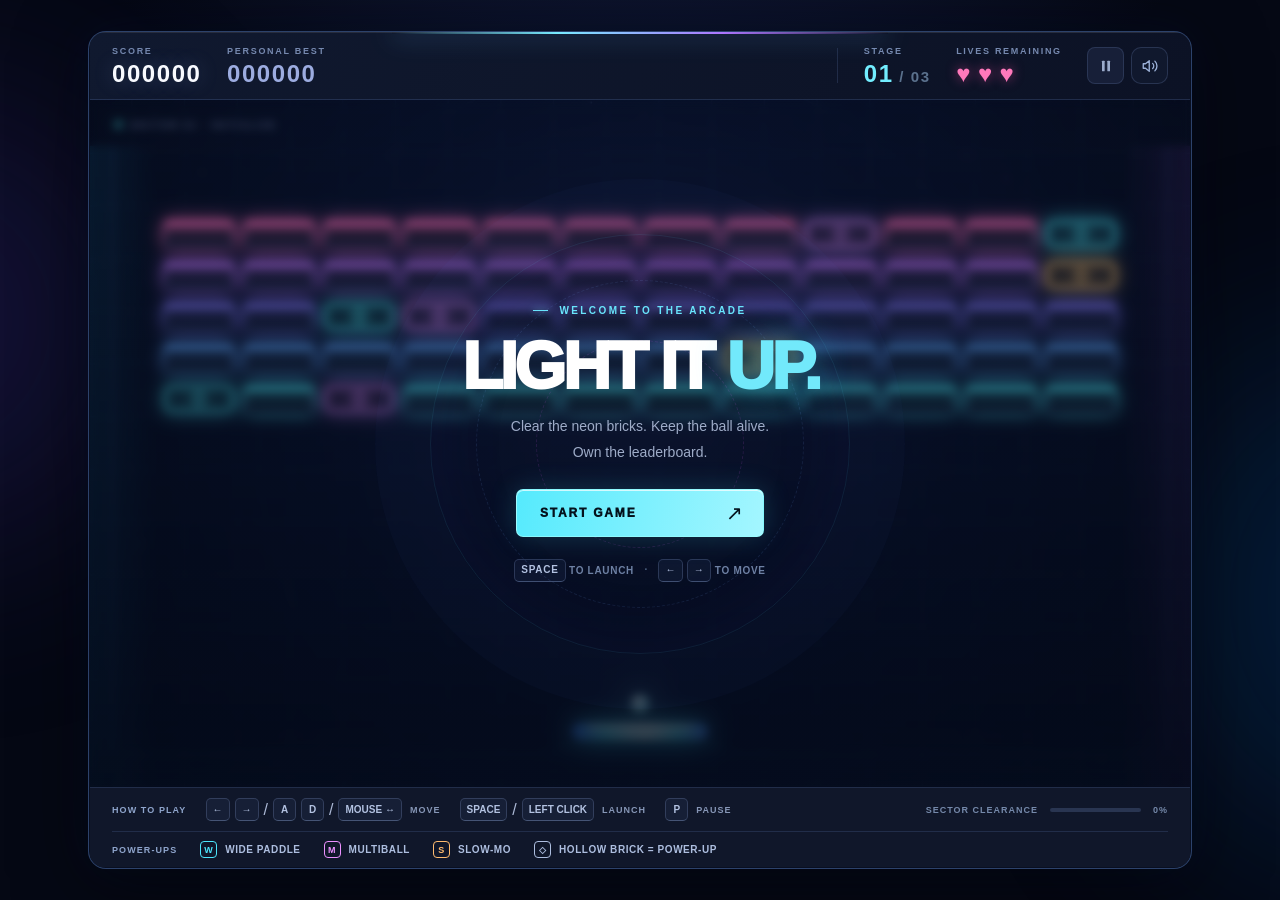
==== index.html @ 26ae0609 "docs: explain outlined guaranteed power-up bricks in game legend" ====
<!doctype html>
<html lang="en">
<head>
  <meta charset="UTF-8">
  <meta name="viewport" content="width=device-width, initial-scale=1, viewport-fit=cover">
  <meta name="theme-color" content="#070b17">
  <meta name="description" content="Neon Breakout — a luminous, modern arcade brick breaker.">
  <title>Neon Breakout — Arcade Recharged</title>
  <link rel="stylesheet" href="style.css">
</head>
<body>
  <div class="ambient ambient-one" aria-hidden="true"></div>
  <div class="ambient ambient-two" aria-hidden="true"></div>

  <div class="app">
<main class="machine" aria-label="Neon Breakout game">
      <div class="machine-edge"></div>
      <div class="dashboard">
        <div class="stat stat-score"><span class="stat-label">SCORE</span><strong id="scoreValue" aria-live="polite">000000</strong></div>
        <div class="stat stat-best"><span class="stat-label">PERSONAL BEST</span><strong id="bestValue">000000</strong></div>
        <div class="dash-divider"></div>
        <div class="stat stat-level"><span class="stat-label">STAGE</span><strong><span id="levelValue">01</span><span class="stat-total"> / 03</span></strong></div>
        <div class="stat stat-lives"><span class="stat-label">LIVES REMAINING</span><div id="livesValue" class="lives" aria-label="3 lives">♥ ♥ ♥</div></div>
        <button id="pauseButton" class="pause-button" type="button" aria-label="Pause game" title="Pause (P / Esc)">
          <svg viewBox="0 0 24 24" fill="currentColor" aria-hidden="true"><rect x="6" y="4" width="4" height="16" rx="1"/><rect x="14" y="4" width="4" height="16" rx="1"/></svg>
        </button>
        <button id="soundButton" class="icon-button" type="button" aria-label="Mute sound" title="Toggle sound (M)">
          <svg id="soundIcon" viewBox="0 0 24 24" fill="none" stroke="currentColor" stroke-width="1.8" stroke-linecap="round" stroke-linejoin="round" aria-hidden="true"><path d="M11 5 6 9H3v6h3l5 4V5Z"/><path d="M15.5 8.5a5 5 0 0 1 0 7"/><path d="M18.5 5.5a9 9 0 0 1 0 13"/></svg>
        </button>
      </div>

      <div class="playfield" id="playfield">
        <canvas id="gameCanvas" width="960" height="600" aria-label="Move paddle to bounce the ball and break the bricks"></canvas>
        <div class="stage-tag" aria-hidden="true"><span class="stage-dot"></span><span id="stageTag">SECTOR 01 · INITIALIZE</span></div>
        <div class="combo-pill" id="comboPill" aria-hidden="true"></div>

        <div class="overlay" id="overlay">
          <div class="overlay-halo" aria-hidden="true"></div>
          <div class="overlay-panel">
            <div class="panel-kicker"><span class="panel-marker"></span><span id="overlayKicker">WELCOME TO THE ARCADE</span></div>
            <h2 id="overlayTitle">LIGHT IT <span>UP.</span></h2>
            <p id="overlayDescription">Clear the neon bricks. Keep the ball alive.<br>Own the leaderboard.</p>
            <div class="overlay-stats" id="overlayStats" hidden></div>
            <button class="primary-button" id="actionButton" type="button"><span id="actionText">START GAME</span><span aria-hidden="true">↗</span></button>
            <div class="overlay-hint" id="overlayHint"><kbd>SPACE</kbd> TO LAUNCH <span class="dot-sep">·</span> <kbd>←</kbd> <kbd>→</kbd> TO MOVE</div>
          </div>
        </div>
        <div class="toast" id="toast" role="status" aria-live="polite"></div>
      </div>

      <div class="machine-bottom">
        <div class="instruction-row">
          <div class="controls" aria-label="How to play">
            <span class="controls-title">HOW TO PLAY</span>
            <span class="desktop-instruction"><kbd>←</kbd><kbd>→</kbd> / <kbd>A</kbd><kbd>D</kbd> / <kbd>MOUSE ↔</kbd> <small>MOVE</small></span>
            <span class="desktop-instruction"><kbd>SPACE</kbd> / <kbd>LEFT CLICK</kbd> <small>LAUNCH</small></span>
            <span class="desktop-instruction"><kbd>P</kbd> <small>PAUSE</small></span>
            <span class="touch-instruction">DRAG TO MOVE · TAP TO LAUNCH</span>
          </div>
          <div class="progress">
            <span>SECTOR CLEARANCE</span>
            <div class="progress-track"><div id="progressBar"></div></div>
            <span id="progressText">0%</span>
          </div>
        </div>
        <div class="powerup-row" aria-label="Available power-ups">
          <span class="controls-title">POWER-UPS</span>
          <span class="powerup-item"><b class="power wide">W</b> WIDE PADDLE</span>
          <span class="powerup-item"><b class="power multi">M</b> MULTIBALL</span>
          <span class="powerup-item"><b class="power slow">S</b> SLOW-MO</span>
          <span class="powerup-item" title="Glowing hollow bricks contain a guaranteed power-up"><b class="power bonus">◇</b> HOLLOW BRICK = POWER-UP</span>
        </div>
      </div>
    </main>
</div>

  <script src="game.js" defer></script>
</body>
</html>
---- style.css ----
:root {
  color-scheme: dark;
  --bg: #050814;
  --panel: #0a1022;
  --line: rgba(130, 159, 222, .17);
  --muted: #8290ae;
  --text: #eff5ff;
  --cyan: #4aeaff;
  --purple: #ab72ff;
  --pink: #ff6ab5;
}
* { box-sizing: border-box; }
html { min-height: 100%; background: var(--bg); }
body {
  min-width: 320px; min-height: 100vh; margin: 0; overflow-x: hidden;
  color: var(--text);
  font-family: Inter, ui-sans-serif, -apple-system, BlinkMacSystemFont, "Segoe UI", sans-serif;
  background: radial-gradient(ellipse 80% 75% at 50% -30%, #172451 0%, transparent 65%), #050814;
  -webkit-font-smoothing: antialiased;
}
button { font: inherit; cursor: pointer; }
button:focus-visible { outline: 2px solid #8ceeff; outline-offset: 4px; }
.ambient { position: fixed; z-index: 0; pointer-events: none; border-radius: 50%; filter: blur(105px); opacity: .35; }
.ambient-one { width: 420px; height: 440px; background: #302474; top: 100px; left: -280px; }
.ambient-two { width: 420px; height: 520px; background: #063e73; right: -290px; top: 340px; }
.app { position: relative; z-index: 1; width: min(1120px, calc(100% - 48px)); margin: 0 auto; }
.site-header { height: 95px; display: flex; justify-content: space-between; align-items: center; border-bottom: 1px solid var(--line); }
.brand { display: flex; align-items: center; gap: 15px; }
.brand-icon { position: relative; display: grid; grid-template-columns: repeat(3, 7px); grid-template-rows: repeat(3, 7px); gap: 3px; transform: rotate(-10deg); }
.brand-icon span { display: block; border: 1px solid #52e6ff; box-shadow: 0 0 12px rgba(55, 219, 255, .8), inset 0 0 5px rgba(55, 219, 255, .45); border-radius: 2px; }
.brand-icon span:nth-child(1) { grid-column: 1; grid-row: 1; background: #4aeaff; }
.brand-icon span:nth-child(2) { grid-column: 2; grid-row: 2; background: #9872ff; border-color: #9872ff; }
.brand-icon span:nth-child(3) { grid-column: 3; grid-row: 3; background: #ff78c9; border-color: #ff78c9; }
.brand-copy { display: flex; flex-direction: column; gap: 5px; }
.brand-copy strong { font-weight: 900; font-size: 16px; letter-spacing: .11em; }
.brand-separator { padding: 0 5px; color: #4fe1f8; }
.brand-copy small { color: #6d7b9c; font-size: 9px; font-weight: 800; letter-spacing: .23em; }
.header-actions { display: flex; align-items: center; gap: 24px; }
.online-status { display: inline-flex; align-items: center; gap: 9px; color: #8b9abd; letter-spacing: .17em; font-size: 10px; font-weight: 800; }
.online-status i, .stage-dot { width: 6px; height: 6px; flex: none; border-radius: 50%; background: #56f0b7; box-shadow: 0 0 9px #56f0b7; }
.icon-button { display: grid; place-items: center; width: 40px; height: 40px; color: #9bb0d7; background: #10182d; border: 1px solid rgba(145, 170, 230, .19); border-radius: 10px; transition: .2s; }
.icon-button:hover { color: white; border-color: rgba(82, 236, 255, .5); }
.icon-button.muted { color: #64708c; }
.icon-button svg { width: 18px; height: 18px; }
.intro { text-align: center; padding: 40px 0 30px; }
.eyebrow { display: flex; gap: 15px; align-items: center; justify-content: center; color: #74dcee; letter-spacing: .28em; font-size: 10px; font-weight: 900; }
.eyebrow-line { width: 23px; height: 1px; background: linear-gradient(90deg, transparent, #3c8495); }
.eyebrow-line:last-child { transform: rotate(180deg); }
.intro h1 { margin: 12px 0 9px; color: #f5f8ff; font-family: "Arial Black", Impact, Inter, sans-serif; font-size: clamp(38px, 6.1vw, 69px); font-weight: 950; letter-spacing: -.045em; line-height: 1.08; text-shadow: 0 3px 30px rgba(127, 135, 254, .15); }
.intro h1 em { font-style: normal; background: linear-gradient(95deg, #55eaff 5%, #9195ff 48%, #ef71d7 96%); -webkit-background-clip: text; background-clip: text; color: transparent; }
.period { color: #fd6ab4; }
.intro p { margin: 0; color: #8898b9; font-size: 13px; letter-spacing: .015em; }
.intro p span { color: #d1daf0; }
.machine { position: relative; overflow: hidden; padding: 1px; border: 1px solid rgba(103, 155, 232, .37); border-radius: 18px; background: #090f21; box-shadow: 0 14px 70px rgba(0,0,0,.55), 0 0 45px rgba(41,91,211,.09), inset 0 1px 0 rgba(255,255,255,.12); }
.machine-edge { position: absolute; z-index: 5; pointer-events: none; width: 45%; height: 2px; left: 27.5%; top: 0; background: linear-gradient(90deg, transparent, #78eaff, #ad76ff, transparent); box-shadow: 0 0 25px #63b7ff; }
.dashboard { min-height: 82px; display: flex; align-items: center; padding: 13px 29px; gap: 40px; background: linear-gradient(120deg, #10192f, #0c1225); border-bottom: 1px solid rgba(112, 145, 214, .2); }
.stat { min-width: 102px; display: flex; flex-direction: column; gap: 6px; }
.stat-label { color: #7689af; letter-spacing: .19em; font-size: 9px; font-weight: 850; }
.stat strong { font-size: 24px; font-weight: 850; line-height: 1; letter-spacing: .065em; font-variant-numeric: tabular-nums; }
.stat-score strong { color: #f8faff; text-shadow: 0 0 20px rgba(164, 188, 255, .25); }
.stat-best strong { color: #9cace0; }
.dash-divider { width: 1px; height: 35px; background: var(--line); margin-left: auto; }
.stat-level { min-width: 76px; }
.stat-level strong { color: #72edff; }
.stat-total { color: #5b718d; font-size: 15px; }
.stat-lives { min-width: 117px; }
.lives { display: flex; gap: 7px; min-height: 24px; align-items: center; color: #ff79bb; font-size: 24px; line-height: 1; letter-spacing: .02em; text-shadow: 0 0 12px rgba(255, 79, 166, .5); }
.lives .lost { color: #34435c; text-shadow: none; }
.pause-button { display: grid; place-items: center; flex: none; width: 37px; height: 37px; margin-left: auto; color: #9aaaca; border: 1px solid rgba(119, 145, 200, .2); border-radius: 8px; background: #171f38; transition: .2s; }
.pause-button:hover { color: #e6faff; border-color: #4aeaff; }
.pause-button svg { width: 16px; height: 16px; }
.playfield { position: relative; aspect-ratio: 960 / 600; isolation: isolate; background: #050d20; overflow: hidden; touch-action: none; user-select: none; }
canvas { display: block; width: 100%; height: 100%; touch-action: none; }
.stage-tag { position: absolute; z-index: 2; left: 26px; top: 20px; display: flex; align-items: center; gap: 9px; pointer-events: none; color: #6f82aa; font-size: 9px; font-weight: 900; letter-spacing: .22em; }
.stage-dot { width: 5px; height: 5px; background: #4de4e8; box-shadow: 0 0 8px #4de4e8; }
.combo-pill { position: absolute; right: 22px; top: 19px; color: #ffd079; font-size: 12px; font-weight: 850; letter-spacing: .15em; text-shadow: 0 0 15px #fc8e48; opacity: 0; transition: opacity .2s; pointer-events: none; }
.combo-pill.active { opacity: 1; }
.overlay { position: absolute; inset: 0; z-index: 4; display: grid; place-items: center; background: linear-gradient(to bottom, rgba(4, 10, 26, .34), rgba(3, 9, 24, .81)); backdrop-filter: blur(5px); -webkit-backdrop-filter: blur(5px); }
.overlay[hidden], .overlay-stats[hidden] { display: none !important; }
.overlay-halo { position: absolute; width: 420px; height: 420px; max-width: 90%; border: 1px solid rgba(86, 196, 255, .1); border-radius: 50%; box-shadow: 0 0 0 55px rgba(95, 119, 228, .025), inset 0 0 80px rgba(91, 61, 190, .08); pointer-events: none; }
.overlay-halo:before, .overlay-halo:after { content: ""; position: absolute; inset: 45px; border: 1px dashed rgba(119, 165, 235, .13); border-radius: 50%; animation: spin 65s linear infinite; }
.overlay-halo:after { inset: 105px; border-color: rgba(219, 88, 240, .14); animation-direction: reverse; animation-duration: 40s; }
@keyframes spin { to { transform: rotate(360deg); } }
.overlay-panel { width: 100%; position: relative; display: flex; flex-direction: column; align-items: center; text-align: center; padding: 24px; }
.panel-kicker { display: inline-flex; gap: 11px; align-items: center; color: #69e5fc; font-size: 10px; font-weight: 900; letter-spacing: .24em; }
.panel-marker { width: 15px; height: 1px; background: #69e5fc; box-shadow: 0 0 7px #69e5fc; }
.overlay-panel h2 { margin: 14px 0 13px; color: #fff; font-family: "Arial Black", Impact, Inter, sans-serif; font-size: clamp(30px, 6vw, 67px); font-weight: 950; line-height: 1.06; letter-spacing: -.055em; }
.overlay-panel h2 span { color: #72e9fb; text-shadow: 0 0 36px rgba(64, 226, 252, .45); }
.overlay-panel p { margin: 0 0 24px; color: #9eacc8; line-height: 1.8; font-size: 14px; }
.overlay-stats { display: flex; gap: 30px; margin: -6px 0 22px; font-size: 13px; color: #a8b4d2; }
.overlay-stats strong { display: block; color: white; font-size: 22px; padding-top: 4px; }
.primary-button { position: relative; display: flex; align-items: center; justify-content: space-between; gap: 36px; width: min(248px, 100%); padding: 16px 18px 16px 23px; border: 1px solid rgba(155, 255, 255, .7); border-radius: 7px; color: #04111c; background: linear-gradient(105deg, #55eafd, #a4f6ff); box-shadow: 0 0 28px rgba(70, 229, 255, .18), inset 0 1px 0 rgba(255,255,255,.7); font-weight: 950; font-size: 12px; letter-spacing: .15em; transition: transform .15s, box-shadow .15s; }
.primary-button:hover { transform: translateY(-2px); box-shadow: 0 0 38px rgba(70, 229, 255, .4); }
.primary-button:active { transform: translateY(0); }
.primary-button > span:last-child { font-size: 20px; font-weight: 400; line-height: 12px; }
.overlay-hint { margin-top: 22px; color: #6e81a4; font-size: 10px; font-weight: 700; letter-spacing: .07em; }
.dot-sep { padding: 0 7px; color: #536887; }
kbd { display: inline-grid; place-items: center; min-width: 23px; height: 23px; padding: 0 6px; border: 1px solid rgba(140, 165, 213, .24); border-bottom-color: rgba(140, 165, 213, .4); border-radius: 5px; color: #b3c2e1; background: rgba(125, 151, 222, .065); font: inherit; font-size: 10px; font-weight: 850; line-height: 1; }
.toast { position: absolute; z-index: 3; bottom: 25%; width: 100%; text-align: center; font-size: 12px; font-weight: 850; letter-spacing: .24em; color: #d9faff; opacity: 0; transform: translateY(8px); transition: .2s; pointer-events: none; text-shadow: 0 0 22px #3de6ff; }
.toast.visible { opacity: 1; transform: translateY(0); }
.machine-bottom { display: flex; align-items: center; justify-content: space-between; gap: 20px; min-height: 66px; padding: 14px 26px; background: #10172a; border-top: 1px solid rgba(117, 153, 224, .17); }
.controls { display: flex; align-items: center; gap: 22px; color: #acb9d6; white-space: nowrap; }
.controls-title { font-size: 9px; color: #6e81a5; letter-spacing: .16em; font-weight: 850; }
.controls > span { display: flex; align-items: center; gap: 5px; }
.controls small { margin-left: 3px; color: #8797b7; font-size: 9px; font-weight: 750; letter-spacing: .11em; }
.controls .touch-instruction { display: none; white-space: normal; }
.progress { display: flex; align-items: center; gap: 12px; color: #7589aa; font-size: 9px; font-weight: 850; letter-spacing: .11em; white-space: nowrap; }
.progress-track { overflow: hidden; height: 4px; width: 91px; border-radius: 10px; background: #293551; }
.progress-track > div { width: 0; height: 100%; background: linear-gradient(90deg, #5e7afa, #4de5f7); border-radius: inherit; box-shadow: 0 0 7px #4de5f7; transition: width .2s; }
.footer { display: flex; flex-wrap: wrap; justify-content: space-between; gap: 14px; align-items: center; padding: 23px 3px 35px; color: #7887a7; font-size: 9px; letter-spacing: .1em; font-weight: 750; }
.footer > span { display: flex; flex-wrap: wrap; align-items: center; gap: 9px; }
.footer-star { color: #48ddef; font-size: 15px; }
.power { display: inline-grid; place-items: center; width: 17px; height: 17px; border-radius: 4px; font-size: 9px; border: 1px solid currentColor; }
.power.wide { color: #4ce6fd; } .power.multi { color: #eb91ff; } .power.slow { color: #ffbc70; }
@media (max-width: 850px) {
  .dashboard { gap: 20px; padding: 12px 17px; }
  .stat { min-width: 0; } .stat strong { font-size: 20px; }
  .stat-label { letter-spacing: .08em; }
  .controls { gap: 10px; } .controls-title { display: none; }
  .progress { display: none; } .machine-bottom { justify-content: center; }
}
@media (max-width: 600px) {
  .app { width: calc(100% - 20px); }
  .site-header { height: 72px; }
  .brand { gap: 11px; }
  .brand-copy strong { font-size: 13px; } .brand-copy small { font-size: 8px; }
  .online-status { display: none; }
  .intro { padding: 30px 0 24px; }
  .eyebrow { font-size: 8px; letter-spacing: .13em; }
  .intro h1 { font-size: clamp(30px, 7vw, 45px); } .intro p { font-size: 11px; }
  .machine { border-radius: 12px; }
  .dashboard { min-height: 64px; gap: 12px; padding: 9px 10px; }
  .stat-label { font-size: 7px; }
  .stat strong { font-size: 16px; }
  .stat-best { display: none; }
  .stat-level { margin-left: auto; }
  .dash-divider { display: none; }
  .lives { font-size: 18px; gap: 3px; }
  .stat-lives { min-width: 59px; }
  .pause-button { width: 30px; height: 30px; margin-left: 0; }
  .playfield { aspect-ratio: 960 / 700; }
  .stage-tag { left: 12px; top: 8px; font-size: 7px; }
  .combo-pill { font-size: 9px; top: 8px; right: 10px; }
  .overlay-panel { padding: 10px; }
  .overlay-panel h2 { font-size: clamp(25px, 7vw, 40px); margin: 7px 0; }
  .overlay-panel p { font-size: 11px; line-height: 1.55; margin-bottom: 12px; }
  .panel-kicker { font-size: 8px; letter-spacing: .12em; }
  .primary-button { padding: 11px 14px; width: 190px; font-size: 10px; }
  .overlay-hint { display: none; }
  .overlay-stats { margin: 0 0 12px; }
  .overlay-stats strong { font-size: 15px; }
  .machine-bottom { min-height: 46px; padding: 12px; }
  .controls > span:not(.touch-instruction) { display: none; }
  .controls .touch-instruction { display: inline; font-size: 9px; color: #91a3c8; font-weight: 850; letter-spacing: .12em; text-align: center; }
  .footer { justify-content: center; padding: 22px 4px; text-align: center; line-height: 1.6; }
}
@media (prefers-reduced-motion: reduce) { *, *:before, *:after { animation-duration: .01ms !important; transition-duration: .01ms !important; } }

/* Compact single-screen arcade layout */
html, body { min-height: 100%; }
body { overflow-x: hidden; }
.app {
  width: 100%;
  height: 100vh;
  height: 100dvh;
  min-height: 0;
  padding: 12px clamp(10px, 1.5vw, 24px);
  margin: 0;
  display: flex;
  align-items: center;
  justify-content: center;
}
.machine {
  flex: none;
  width: min(100%, 1440px, calc((100dvh - 210px) * 1.6));
  margin: 0 auto;
}
.dashboard {
  min-height: 67px;
  padding: 11px 22px;
  gap: clamp(10px, 2vw, 32px);
}
.dashboard .stat { min-width: 0; }
.dashboard .dash-divider { margin-left: auto; }
.dashboard .pause-button { margin-left: 0; }
.dashboard .icon-button {
  flex: none;
  width: 37px;
  height: 37px;
  margin-left: -19px;
}
.playfield { aspect-ratio: 960 / 600; }
.machine-bottom {
  display: flex;
  flex-direction: column;
  align-items: stretch;
  justify-content: center;
  min-height: 0;
  padding: 0 22px;
  gap: 0;
}
.instruction-row {
  min-height: 43px;
  display: flex;
  align-items: center;
  justify-content: space-between;
  gap: 16px;
  padding: 9px 0;
}
.instruction-row .controls {
  flex-wrap: wrap;
  gap: clamp(10px, 1.5vw, 21px);
}
.machine-bottom .controls-title {
  display: inline-flex;
  align-items: center;
  flex: none;
  color: #8fa5cc;
  letter-spacing: .12em;
  font-size: 9px;
  font-weight: 850;
}
.machine-bottom .progress { display: flex; }
.machine-bottom .touch-instruction { display: none; }
.powerup-row {
  min-height: 36px;
  display: flex;
  flex-wrap: wrap;
  align-items: center;
  gap: clamp(10px, 2vw, 23px);
  border-top: 1px solid rgba(117,153,224,.17);
  padding: 8px 0;
}
.powerup-item {
  display: inline-flex;
  align-items: center;
  gap: 8px;
  white-space: nowrap;
  color: #adbedf;
  font-size: 10px;
  font-weight: 750;
  letter-spacing: .055em;
}
.powerup-item .power { flex: none; }
@media (max-width: 950px) {
  .dashboard { gap: 16px; }
  .dashboard .icon-button { margin-left: -8px; }
  .instruction-row .controls { gap: 10px; }
  .instruction-row { gap: 9px; }
  .progress-track { width: 64px; }
  .progress { gap: 7px; font-size: 8px; }
}
@media (max-width: 650px) {
  .app { padding: 10px; }
  .machine { width: 100%; border-radius: 11px; }
  .dashboard { min-height: 57px; gap: 8px; padding: 8px 10px; }
  .dashboard .stat-label { font-size: 7px; letter-spacing: .035em; }
  .dashboard .stat strong { font-size: 17px; }
  .dashboard .stat-best, .dashboard .dash-divider { display: none; }
  .dashboard .stat-level { margin-left: auto; }
  .dashboard .stat-lives { min-width: 0; }
  .dashboard .lives { font-size: 18px; gap: 4px; }
  .dashboard .pause-button, .dashboard .icon-button {
    width: 30px;
    height: 30px;
    margin-left: 0;
  }
  .dashboard .icon-button svg { width: 16px; height: 16px; }
  .playfield { aspect-ratio: 960 / 600; }
  .machine-bottom { padding: 0 12px; }
  .instruction-row { padding: 9px 0; min-height: 38px; }
  .instruction-row .controls { gap: 9px; }
  .instruction-row .controls .desktop-instruction { display: none; }
  .machine-bottom .controls-title { display: inline-flex; font-size: 8px; }
  .instruction-row .controls .touch-instruction {
    display: inline;
    white-space: normal;
    text-align: left;
    font-size: 9px;
    color: #a4b9dc;
    font-weight: 750;
    letter-spacing: .035em;
  }
  .machine-bottom .progress { display: none; }
  .powerup-row { justify-content: center; min-height: 37px; gap: 7px 13px; }
  .powerup-row .controls-title { flex-basis: 100%; justify-content: center; }
  .powerup-item { font-size: 9px; gap: 4px; }
}
@media (max-width: 375px) {
  .dashboard .stat strong { font-size: 15px; }
  .dashboard .lives { font-size: 16px; gap: 2px; }
  .powerup-row { gap: 7px 8px; }
  .powerup-item { font-size: 8px; }
}
@media (max-height: 510px) {
  .app { height: auto; min-height: 100dvh; }
  .machine { width: min(100%, 850px); }
}
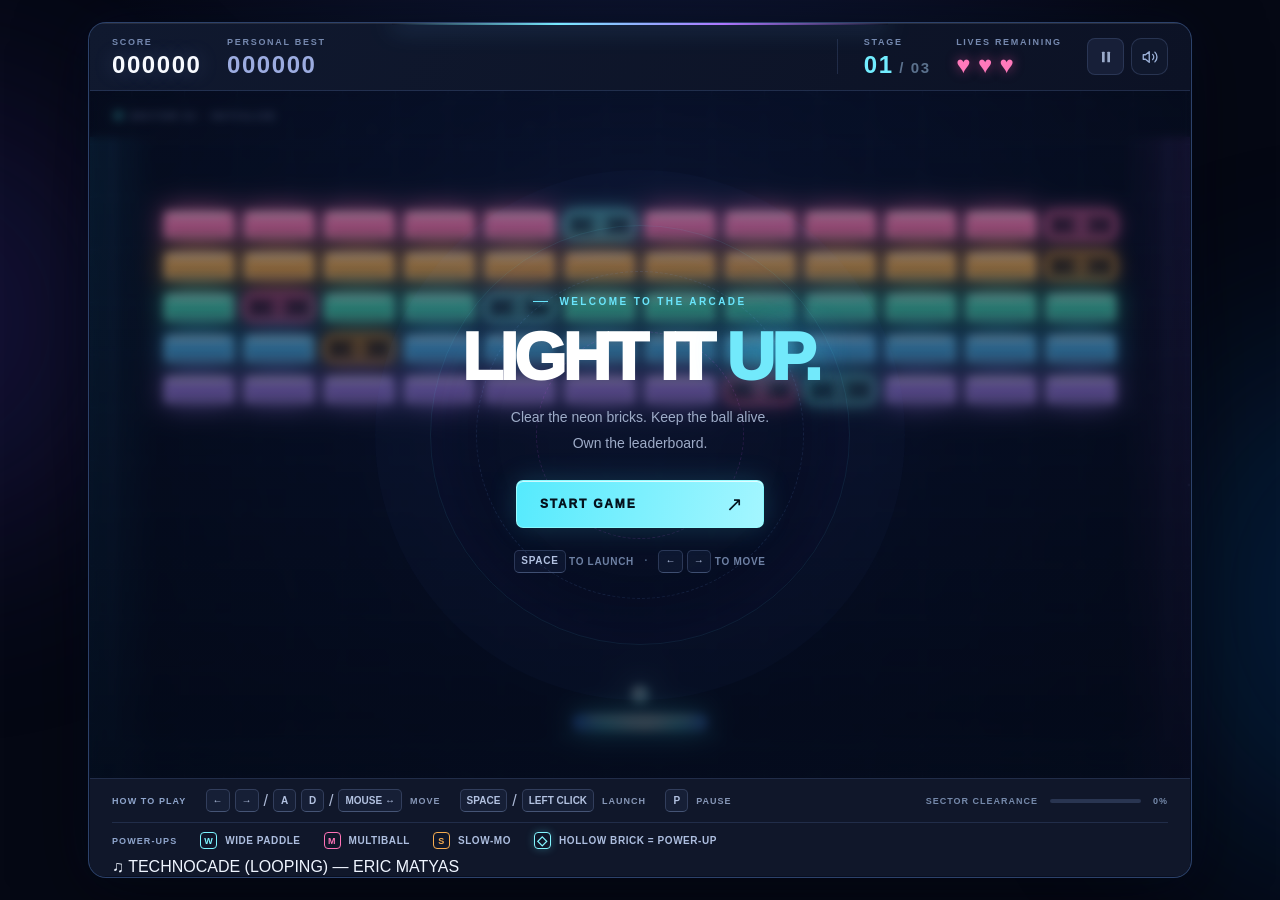
==== commit 6835a362: "feat: add Technocade soundtrack sources and on-screen author credit" ====
--- a/index.html
+++ b/index.html
@@ -70,10 +70,17 @@
           <span class="powerup-item"><b class="power slow">S</b> SLOW-MO</span>
           <span class="powerup-item" title="Glowing hollow bricks contain a guaranteed power-up"><b class="power bonus">◇</b> HOLLOW BRICK = POWER-UP</span>
         </div>
+        <div class="music-credit-row" aria-label="Background music credit">
+          <span class="music-credit">♫ TECHNOCADE (LOOPING) — ERIC MATYAS</span>
+        </div>
       </div>
     </main>
 </div>
 
+  <audio id="musicTrack" loop preload="none">
+    <source src="https://opengameart.org/sites/default/files/technocade.ogg" type="audio/ogg">
+    <source src="https://opengameart.org/sites/default/files/technocade.mp3" type="audio/mpeg">
+  </audio>
   <script src="game.js" defer></script>
 </body>
 </html>
--- a/style.css
+++ b/style.css
@@ -111,7 +111,7 @@
 .footer > span { display: flex; flex-wrap: wrap; align-items: center; gap: 9px; }
 .footer-star { color: #48ddef; font-size: 15px; }
 .power { display: inline-grid; place-items: center; width: 17px; height: 17px; border-radius: 4px; font-size: 9px; border: 1px solid currentColor; }
-.power.wide { color: #4ce6fd; } .power.multi { color: #eb91ff; } .power.slow { color: #ffbc70; }
+.power.wide { color: #7cf5ff; } .power.multi { color: #ff73b7; } .power.slow { color: #f7ad50; }
 @media (max-width: 850px) {
   .dashboard { gap: 20px; padding: 12px 17px; }
   .stat { min-width: 0; } .stat strong { font-size: 20px; }
@@ -296,3 +296,7 @@
   .app { height: auto; min-height: 100dvh; }
   .machine { width: min(100%, 850px); }
 }
+
+/* Key for guaranteed power-up bricks in the bottom panel */
+.power.bonus { color: #83f5ff; border: 1px solid #83f5ff; box-shadow: 0 0 9px rgba(91,235,255,.28); font-size: 13px; }
+@media (max-width: 800px) { .powerup-row { gap: 8px 14px; } }
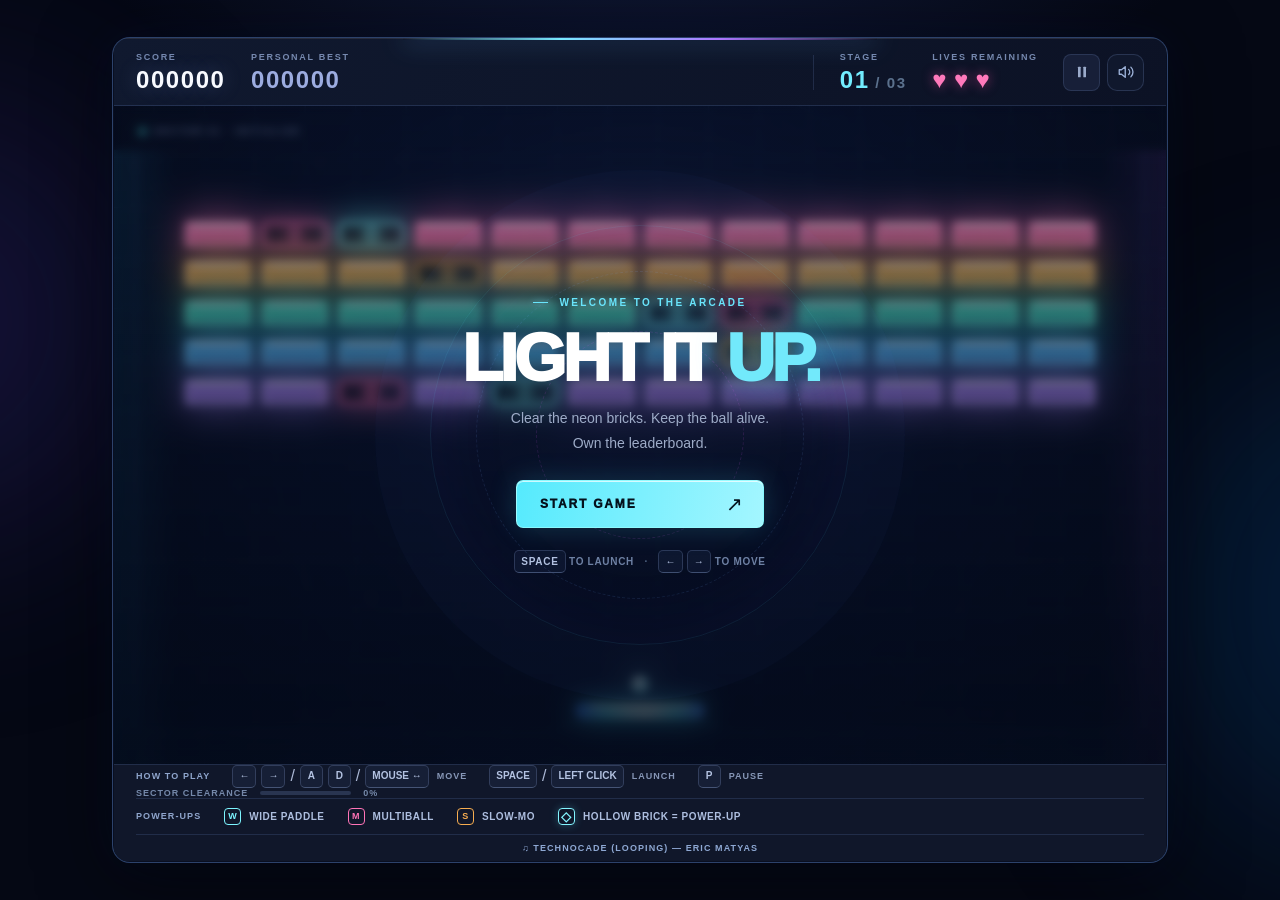
==== commit 6d00889c: "refactor(ui): pack controls and score progress into first bar; power-ups and music into second" ====
--- a/index.html
+++ b/index.html
@@ -49,29 +49,31 @@
       </div>
 
       <div class="machine-bottom">
-        <div class="instruction-row">
-          <div class="controls" aria-label="How to play">
+        <div class="bottom-row top-row">
+          <div class="controls compact-controls" aria-label="How to play">
             <span class="controls-title">HOW TO PLAY</span>
             <span class="desktop-instruction"><kbd>←</kbd><kbd>→</kbd> / <kbd>A</kbd><kbd>D</kbd> / <kbd>MOUSE ↔</kbd> <small>MOVE</small></span>
             <span class="desktop-instruction"><kbd>SPACE</kbd> / <kbd>LEFT CLICK</kbd> <small>LAUNCH</small></span>
             <span class="desktop-instruction"><kbd>P</kbd> <small>PAUSE</small></span>
             <span class="touch-instruction">DRAG TO MOVE · TAP TO LAUNCH</span>
           </div>
-          <div class="progress">
-            <span>SECTOR CLEARANCE</span>
+          <div class="progress compact-progress">
+            <span class="progress-heading">SECTOR CLEARANCE</span>
             <div class="progress-track"><div id="progressBar"></div></div>
             <span id="progressText">0%</span>
           </div>
         </div>
-        <div class="powerup-row" aria-label="Available power-ups">
-          <span class="controls-title">POWER-UPS</span>
-          <span class="powerup-item"><b class="power wide">W</b> WIDE PADDLE</span>
-          <span class="powerup-item"><b class="power multi">M</b> MULTIBALL</span>
-          <span class="powerup-item"><b class="power slow">S</b> SLOW-MO</span>
-          <span class="powerup-item" title="Glowing hollow bricks contain a guaranteed power-up"><b class="power bonus">◇</b> HOLLOW BRICK = POWER-UP</span>
-        </div>
-        <div class="music-credit-row" aria-label="Background music credit">
-          <span class="music-credit">♫ TECHNOCADE (LOOPING) — ERIC MATYAS</span>
+        <div class="bottom-row bottom-row-meta">
+          <div class="powerup-row compact-powerups" aria-label="Available power-ups">
+            <span class="controls-title">POWER-UPS</span>
+            <span class="powerup-item"><b class="power wide">W</b> WIDE PADDLE</span>
+            <span class="powerup-item"><b class="power multi">M</b> MULTIBALL</span>
+            <span class="powerup-item"><b class="power slow">S</b> SLOW-MO</span>
+            <span class="powerup-item" title="Glowing hollow bricks contain a guaranteed power-up"><b class="power bonus">◇</b> HOLLOW BRICK = POWER-UP</span>
+          </div>
+          <div class="music-credit-row compact-music" aria-label="Background music credit">
+            <span class="music-credit">♫ TECHNOCADE (LOOPING) — ERIC MATYAS</span>
+          </div>
         </div>
       </div>
     </main>
--- a/style.css
+++ b/style.css
@@ -300,3 +300,28 @@
 /* Key for guaranteed power-up bricks in the bottom panel */
 .power.bonus { color: #83f5ff; border: 1px solid #83f5ff; box-shadow: 0 0 9px rgba(91,235,255,.28); font-size: 13px; }
 @media (max-width: 800px) { .powerup-row { gap: 8px 14px; } }
+
+/* Music attribution inside the arcade machine */
+.machine { width: min(100%, 1440px, calc((100dvh - 240px) * 1.6)); }
+.music-credit-row {
+  display: flex;
+  align-items: center;
+  justify-content: center;
+  min-height: 27px;
+  padding: 5px 8px;
+  border-top: 1px solid rgba(117, 153, 224, .17);
+}
+.music-credit {
+  font-size: 9px;
+  font-weight: 800;
+  color: #8ea8d3;
+  letter-spacing: .12em;
+  text-align: center;
+}
+@media (max-width: 650px) {
+  .music-credit-row { min-height: 24px; padding: 5px 0; }
+  .music-credit { font-size: 8px; letter-spacing: .06em; }
+}
+@media (max-height: 510px) {
+  .machine { width: min(100%, 850px); }
+}
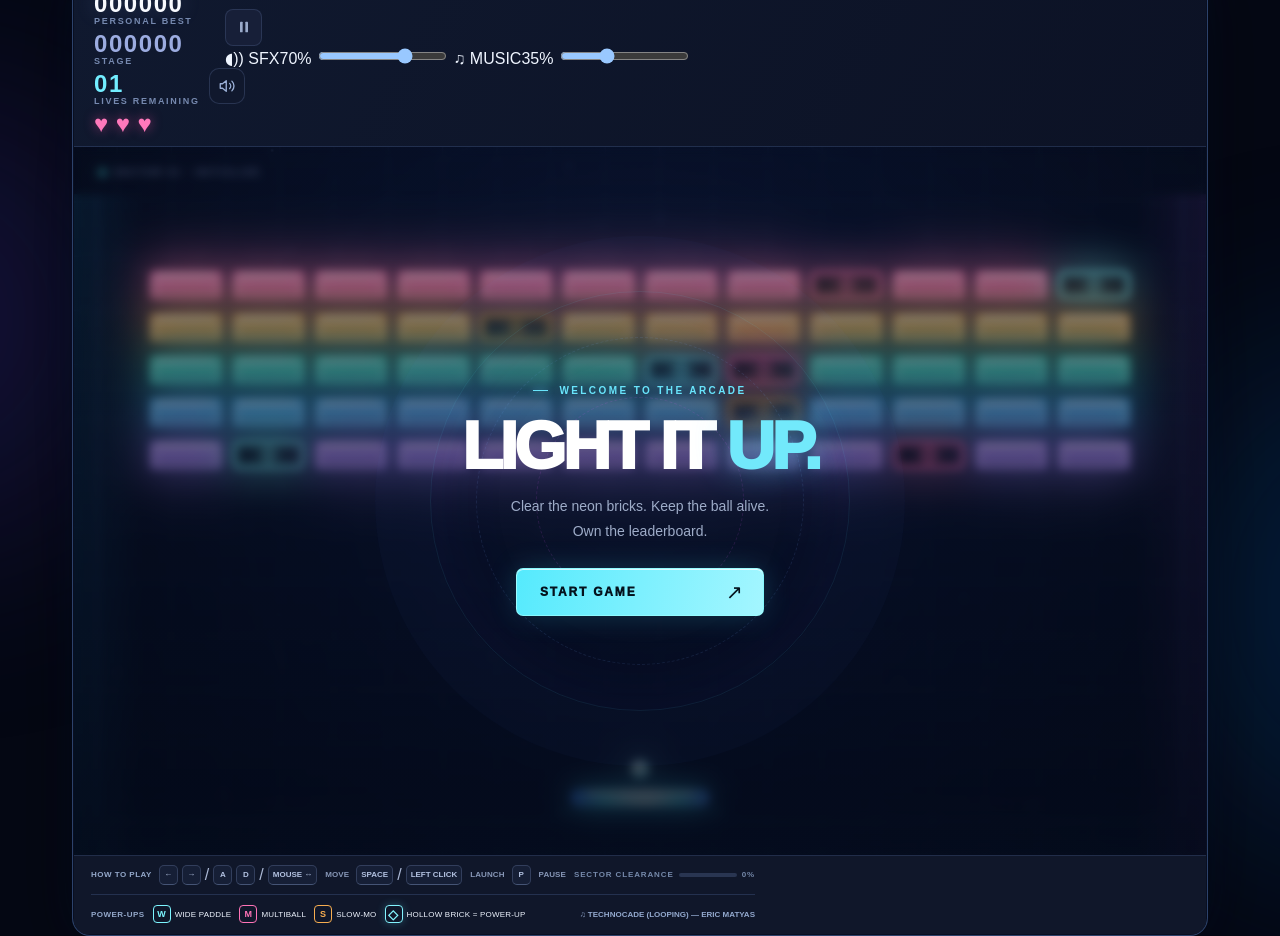
==== commit a81e621a: "feat(ui): two volume sliders, left-aligned HUD and minimal start splash" ====
--- a/index.html
+++ b/index.html
@@ -16,17 +16,28 @@
 <main class="machine" aria-label="Neon Breakout game">
       <div class="machine-edge"></div>
       <div class="dashboard">
-        <div class="stat stat-score"><span class="stat-label">SCORE</span><strong id="scoreValue" aria-live="polite">000000</strong></div>
-        <div class="stat stat-best"><span class="stat-label">PERSONAL BEST</span><strong id="bestValue">000000</strong></div>
-        <div class="dash-divider"></div>
-        <div class="stat stat-level"><span class="stat-label">STAGE</span><strong><span id="levelValue">01</span><span class="stat-total"> / 03</span></strong></div>
-        <div class="stat stat-lives"><span class="stat-label">LIVES REMAINING</span><div id="livesValue" class="lives" aria-label="3 lives">♥ ♥ ♥</div></div>
-        <button id="pauseButton" class="pause-button" type="button" aria-label="Pause game" title="Pause (P / Esc)">
-          <svg viewBox="0 0 24 24" fill="currentColor" aria-hidden="true"><rect x="6" y="4" width="4" height="16" rx="1"/><rect x="14" y="4" width="4" height="16" rx="1"/></svg>
-        </button>
-        <button id="soundButton" class="icon-button" type="button" aria-label="Mute sound" title="Toggle sound (M)">
-          <svg id="soundIcon" viewBox="0 0 24 24" fill="none" stroke="currentColor" stroke-width="1.8" stroke-linecap="round" stroke-linejoin="round" aria-hidden="true"><path d="M11 5 6 9H3v6h3l5 4V5Z"/><path d="M15.5 8.5a5 5 0 0 1 0 7"/><path d="M18.5 5.5a9 9 0 0 1 0 13"/></svg>
-        </button>
+        <div class="stats-group">
+          <div class="stat stat-score"><span class="stat-label">SCORE</span><strong id="scoreValue" aria-live="polite">000000</strong></div>
+          <div class="stat stat-best"><span class="stat-label">PERSONAL BEST</span><strong id="bestValue">000000</strong></div>
+          <div class="stat stat-level"><span class="stat-label">STAGE</span><strong id="levelValue">01</strong></div>
+          <div class="stat stat-lives"><span class="stat-label">LIVES REMAINING</span><div id="livesValue" class="lives" aria-label="3 lives">♥ ♥ ♥</div></div>
+        </div>
+        <div class="audio-toolbar">
+          <button id="pauseButton" class="pause-button" type="button" aria-label="Pause game" title="Pause (P / Esc)">
+            <svg viewBox="0 0 24 24" fill="currentColor" aria-hidden="true"><rect x="6" y="4" width="4" height="16" rx="1"/><rect x="14" y="4" width="4" height="16" rx="1"/></svg>
+          </button>
+          <label class="volume-control" for="sfxVolume">
+            <span class="volume-heading"><span class="volume-name"><span aria-hidden="true">◖))</span> SFX</span><output id="sfxPercent" for="sfxVolume">70%</output></span>
+            <input id="sfxVolume" aria-label="Sound effects volume" type="range" min="0" max="100" value="70" step="1">
+          </label>
+          <label class="volume-control" for="musicVolume">
+            <span class="volume-heading"><span class="volume-name"><span aria-hidden="true">♫</span> MUSIC</span><output id="musicPercent" for="musicVolume">35%</output></span>
+            <input id="musicVolume" aria-label="Music volume" type="range" min="0" max="100" value="35" step="1">
+          </label>
+          <button id="soundButton" class="icon-button" type="button" aria-label="Mute sound" title="Toggle all sound (M)">
+            <svg id="soundIcon" viewBox="0 0 24 24" fill="none" stroke="currentColor" stroke-width="1.8" stroke-linecap="round" stroke-linejoin="round" aria-hidden="true"><path d="M11 5 6 9H3v6h3l5 4V5Z"/><path d="M15.5 8.5a5 5 0 0 1 0 7"/><path d="M18.5 5.5a9 9 0 0 1 0 13"/></svg>
+          </button>
+        </div>
       </div>
 
       <div class="playfield" id="playfield">
@@ -34,15 +45,14 @@
         <div class="stage-tag" aria-hidden="true"><span class="stage-dot"></span><span id="stageTag">SECTOR 01 · INITIALIZE</span></div>
         <div class="combo-pill" id="comboPill" aria-hidden="true"></div>
 
-        <div class="overlay" id="overlay">
+        <div class="overlay minimal-start" id="overlay">
           <div class="overlay-halo" aria-hidden="true"></div>
           <div class="overlay-panel">
-            <div class="panel-kicker"><span class="panel-marker"></span><span id="overlayKicker">WELCOME TO THE ARCADE</span></div>
-            <h2 id="overlayTitle">LIGHT IT <span>UP.</span></h2>
-            <p id="overlayDescription">Clear the neon bricks. Keep the ball alive.<br>Own the leaderboard.</p>
+            <div class="panel-kicker"><span class="panel-marker"></span><span id="overlayKicker"></span></div>
+            <h2 id="overlayTitle">LIGHT IT <span>UP</span></h2>
+            <p id="overlayDescription"></p>
             <div class="overlay-stats" id="overlayStats" hidden></div>
             <button class="primary-button" id="actionButton" type="button"><span id="actionText">START GAME</span><span aria-hidden="true">↗</span></button>
-            <div class="overlay-hint" id="overlayHint"><kbd>SPACE</kbd> TO LAUNCH <span class="dot-sep">·</span> <kbd>←</kbd> <kbd>→</kbd> TO MOVE</div>
           </div>
         </div>
         <div class="toast" id="toast" role="status" aria-live="polite"></div>
--- a/style.css
+++ b/style.css
@@ -156,99 +156,174 @@
 }
 @media (prefers-reduced-motion: reduce) { *, *:before, *:after { animation-duration: .01ms !important; transition-duration: .01ms !important; } }
 
-/* Compact single-screen arcade layout */
+/* Compact, exactly two-bar desktop cockpit */
 html, body { min-height: 100%; }
 body { overflow-x: hidden; }
 .app {
+  display: flex;
+  align-items: center;
+  justify-content: center;
+  margin: 0;
+  padding: 12px clamp(10px, 1.5vw, 24px);
   width: 100%;
+  min-height: 0;
   height: 100vh;
   height: 100dvh;
-  min-height: 0;
-  padding: 12px clamp(10px, 1.5vw, 24px);
-  margin: 0;
-  display: flex;
-  align-items: center;
-  justify-content: center;
 }
 .machine {
   flex: none;
-  width: min(100%, 1440px, calc((100dvh - 210px) * 1.6));
+  container-type: inline-size;
+  width: min(100%, 1440px, calc((100dvh - 190px) * 1.6));
   margin: 0 auto;
 }
 .dashboard {
-  min-height: 67px;
-  padding: 11px 22px;
-  gap: clamp(10px, 2vw, 32px);
+  min-height: 62px;
+  padding: 10px 20px;
+  gap: clamp(9px, 2vw, 32px);
 }
 .dashboard .stat { min-width: 0; }
 .dashboard .dash-divider { margin-left: auto; }
 .dashboard .pause-button { margin-left: 0; }
 .dashboard .icon-button {
   flex: none;
-  width: 37px;
-  height: 37px;
-  margin-left: -19px;
+  width: 36px;
+  height: 36px;
+  margin-left: -16px;
 }
 .playfield { aspect-ratio: 960 / 600; }
 .machine-bottom {
+  display: grid;
+  grid-template-rows: auto auto;
+  gap: 0;
+  padding: 0 17px;
+  min-height: 0;
+  background: #10172a;
+}
+.bottom-row {
   display: flex;
-  flex-direction: column;
-  align-items: stretch;
-  justify-content: center;
-  min-height: 0;
-  padding: 0 22px;
-  gap: 0;
-}
-.instruction-row {
-  min-height: 43px;
+  align-items: center;
+  justify-content: space-between;
+  flex-wrap: nowrap;
+  gap: 14px;
+  min-height: 42px;
+  padding: 7px 0;
+}
+.top-row { border-bottom: 1px solid rgba(117,153,224,.2); }
+.compact-controls,
+.compact-powerups {
   display: flex;
-  align-items: center;
-  justify-content: space-between;
-  gap: 16px;
-  padding: 9px 0;
-}
-.instruction-row .controls {
-  flex-wrap: wrap;
-  gap: clamp(10px, 1.5vw, 21px);
-}
+  min-width: 0;
+  align-items: center;
+  flex-wrap: nowrap;
+  white-space: nowrap;
+}
+.compact-controls { flex: 1 1 auto; gap: clamp(7px, .9vw, 16px); }
+.compact-controls > span { display: inline-flex; flex: none; align-items: center; gap: 4px; }
 .machine-bottom .controls-title {
   display: inline-flex;
-  align-items: center;
-  flex: none;
-  color: #8fa5cc;
-  letter-spacing: .12em;
+  flex: none;
+  align-items: center;
+  color: #94a8ca;
   font-size: 9px;
   font-weight: 850;
-}
-.machine-bottom .progress { display: flex; }
-.machine-bottom .touch-instruction { display: none; }
-.powerup-row {
-  min-height: 36px;
+  letter-spacing: .12em;
+  white-space: nowrap;
+}
+.compact-controls small { margin-left: 4px; }
+.compact-controls kbd { font-size: 9px; height: 21px; min-width: 21px; padding: 0 5px; }
+.compact-controls .touch-instruction { display: none; }
+.machine-bottom .compact-progress {
+  display: inline-flex;
+  flex: none;
+  align-items: center;
+  gap: 9px;
+  white-space: nowrap;
+  font-size: 9px;
+}
+.compact-progress .progress-track { width: 82px; }
+.compact-powerups {
+  flex: 1 1 auto;
+  min-height: 0;
+  gap: clamp(7px, .8vw, 15px);
+  padding: 0;
+  border: 0;
+}
+.compact-powerups .powerup-item {
+  display: inline-flex;
+  flex: none;
+  align-items: center;
+  gap: 5px;
+  font-size: 9px;
+  letter-spacing: .025em;
+}
+.compact-powerups .power {
+  flex: none;
+  width: 18px;
+  height: 18px;
+}
+.power.bonus {
+  color: #83f5ff;
+  border: 1px solid #83f5ff;
+  box-shadow: 0 0 9px rgba(91,235,255,.28);
+  font-size: 13px;
+}
+.compact-music {
   display: flex;
-  flex-wrap: wrap;
-  align-items: center;
-  gap: clamp(10px, 2vw, 23px);
-  border-top: 1px solid rgba(117,153,224,.17);
-  padding: 8px 0;
-}
-.powerup-item {
-  display: inline-flex;
-  align-items: center;
-  gap: 8px;
+  flex: none;
+  justify-content: flex-end;
+  align-items: center;
+  min-height: 0;
+  padding: 0;
+  border: 0;
+}
+.compact-music .music-credit {
+  color: #93a9ce;
+  font-size: 9px;
+  font-weight: 800;
+  letter-spacing: .06em;
+  text-align: right;
   white-space: nowrap;
-  color: #adbedf;
-  font-size: 10px;
-  font-weight: 750;
-  letter-spacing: .055em;
-}
-.powerup-item .power { flex: none; }
-@media (max-width: 950px) {
-  .dashboard { gap: 16px; }
-  .dashboard .icon-button { margin-left: -8px; }
-  .instruction-row .controls { gap: 10px; }
-  .instruction-row { gap: 9px; }
-  .progress-track { width: 64px; }
-  .progress { gap: 7px; font-size: 8px; }
+}
+@container (max-width: 1140px) {
+  .bottom-row { gap: 8px; padding: 6px 0; min-height: 39px; }
+  .compact-controls { gap: 7px; }
+  .compact-controls kbd { height: 20px; min-width: 19px; font-size: 8px; padding: 0 4px; }
+  .compact-controls small { font-size: 8px; letter-spacing: .01em; }
+  .machine-bottom .controls-title { font-size: 8px; letter-spacing: .06em; }
+  .compact-powerups { gap: 8px; }
+  .compact-powerups .powerup-item { font-size: 8px; gap: 4px; }
+  .compact-music .music-credit { font-size: 8px; letter-spacing: 0; }
+  .machine-bottom .compact-progress { gap: 5px; font-size: 8px; }
+  .compact-progress .progress-track { width: 58px; }
+}
+@container (max-width: 900px) {
+  .compact-controls { gap: 5px; }
+  .compact-controls .desktop-instruction { font-size: 9px; gap: 2px; }
+  .compact-controls kbd { min-width: 18px; font-size: 7.5px; padding: 0 3px; }
+  .compact-controls small { margin-left: 1px; }
+  .compact-powerups { gap: 6px; }
+  .compact-powerups .powerup-item { font-size: 7.5px; }
+  .compact-music .music-credit { font-size: 7.5px; }
+  .compact-progress .progress-track { width: 42px; }
+}
+@container (max-width: 730px) {
+  .top-row { gap: 6px; }
+  .compact-controls .desktop-instruction { display: none; }
+  .compact-controls .touch-instruction {
+    display: inline-flex;
+    font-size: 9px;
+    color: #a4b9dc;
+    letter-spacing: .01em;
+    white-space: normal;
+  }
+  .compact-progress .progress-heading { font-size: 0; }
+  .compact-progress .progress-heading:after {
+    content: "SECTOR";
+    font-size: 8px;
+  }
+  .compact-powerups { flex-wrap: wrap; row-gap: 5px; }
+  .bottom-row-meta { flex-wrap: wrap; justify-content: flex-start; }
+  .compact-music { margin-left: auto; }
 }
 @media (max-width: 650px) {
   .app { padding: 10px; }
@@ -260,68 +335,31 @@
   .dashboard .stat-level { margin-left: auto; }
   .dashboard .stat-lives { min-width: 0; }
   .dashboard .lives { font-size: 18px; gap: 4px; }
-  .dashboard .pause-button, .dashboard .icon-button {
-    width: 30px;
-    height: 30px;
-    margin-left: 0;
-  }
+  .dashboard .pause-button, .dashboard .icon-button { width: 30px; height: 30px; margin-left: 0; }
   .dashboard .icon-button svg { width: 16px; height: 16px; }
   .playfield { aspect-ratio: 960 / 600; }
-  .machine-bottom { padding: 0 12px; }
-  .instruction-row { padding: 9px 0; min-height: 38px; }
-  .instruction-row .controls { gap: 9px; }
-  .instruction-row .controls .desktop-instruction { display: none; }
-  .machine-bottom .controls-title { display: inline-flex; font-size: 8px; }
-  .instruction-row .controls .touch-instruction {
-    display: inline;
-    white-space: normal;
-    text-align: left;
-    font-size: 9px;
-    color: #a4b9dc;
-    font-weight: 750;
-    letter-spacing: .035em;
-  }
-  .machine-bottom .progress { display: none; }
-  .powerup-row { justify-content: center; min-height: 37px; gap: 7px 13px; }
-  .powerup-row .controls-title { flex-basis: 100%; justify-content: center; }
-  .powerup-item { font-size: 9px; gap: 4px; }
+  .machine-bottom { padding: 0 11px; }
+  .bottom-row { min-height: 37px; padding: 6px 0; }
+  .compact-controls { gap: 7px; }
+  .compact-controls .controls-title { display: inline-flex !important; }
+  .compact-controls .desktop-instruction { display: none !important; }
+  .compact-controls .touch-instruction { display: inline-flex !important; font-weight: 750; }
+  .machine-bottom .compact-progress { display: inline-flex; }
+  .compact-powerups .controls-title { display: inline-flex; flex-basis: auto; justify-content: flex-start; }
+  .compact-powerups { gap: 5px 9px; justify-content: flex-start; }
+  .compact-powerups .powerup-item { font-size: 8px; }
+  .compact-music { justify-content: flex-start; margin: 0; }
+  .compact-music .music-credit { font-size: 8px; text-align: left; }
 }
 @media (max-width: 375px) {
   .dashboard .stat strong { font-size: 15px; }
   .dashboard .lives { font-size: 16px; gap: 2px; }
-  .powerup-row { gap: 7px 8px; }
-  .powerup-item { font-size: 8px; }
+  .bottom-row { gap: 5px; }
+  .machine-bottom .compact-progress { gap: 4px; }
+  .compact-progress .progress-track { width: 35px; }
+  .compact-powerups .powerup-item { font-size: 7.5px; }
 }
 @media (max-height: 510px) {
   .app { height: auto; min-height: 100dvh; }
   .machine { width: min(100%, 850px); }
 }
-
-/* Key for guaranteed power-up bricks in the bottom panel */
-.power.bonus { color: #83f5ff; border: 1px solid #83f5ff; box-shadow: 0 0 9px rgba(91,235,255,.28); font-size: 13px; }
-@media (max-width: 800px) { .powerup-row { gap: 8px 14px; } }
-
-/* Music attribution inside the arcade machine */
-.machine { width: min(100%, 1440px, calc((100dvh - 240px) * 1.6)); }
-.music-credit-row {
-  display: flex;
-  align-items: center;
-  justify-content: center;
-  min-height: 27px;
-  padding: 5px 8px;
-  border-top: 1px solid rgba(117, 153, 224, .17);
-}
-.music-credit {
-  font-size: 9px;
-  font-weight: 800;
-  color: #8ea8d3;
-  letter-spacing: .12em;
-  text-align: center;
-}
-@media (max-width: 650px) {
-  .music-credit-row { min-height: 24px; padding: 5px 0; }
-  .music-credit { font-size: 8px; letter-spacing: .06em; }
-}
-@media (max-height: 510px) {
-  .machine { width: min(100%, 850px); }
-}
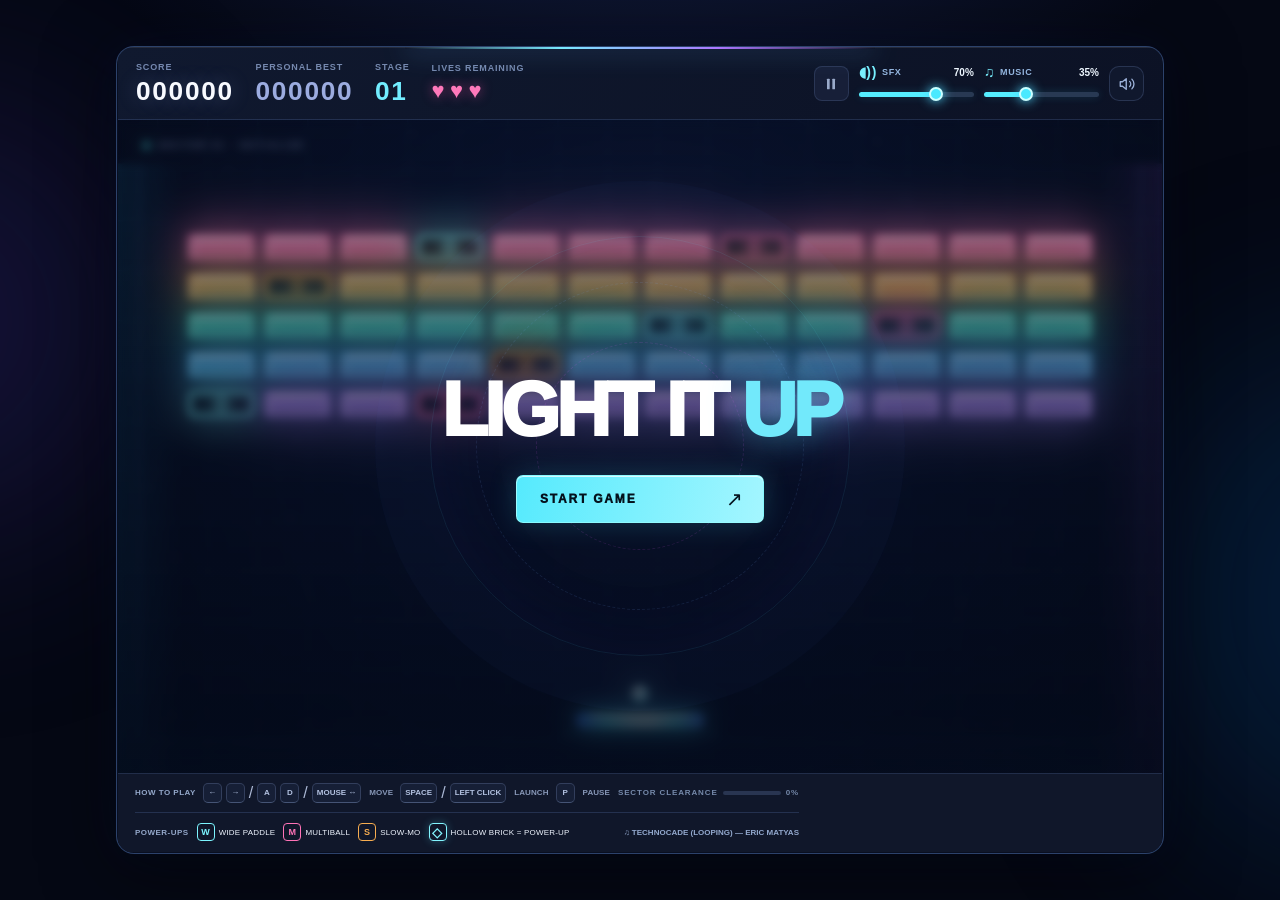
==== commit eef27fc6: "chore: set default music volume display to 3 percent" ====
--- a/index.html
+++ b/index.html
@@ -31,8 +31,8 @@
             <input id="sfxVolume" aria-label="Sound effects volume" type="range" min="0" max="100" value="70" step="1">
           </label>
           <label class="volume-control" for="musicVolume">
-            <span class="volume-heading"><span class="volume-name"><span aria-hidden="true">♫</span> MUSIC</span><output id="musicPercent" for="musicVolume">35%</output></span>
-            <input id="musicVolume" aria-label="Music volume" type="range" min="0" max="100" value="35" step="1">
+            <span class="volume-heading"><span class="volume-name"><span aria-hidden="true">♫</span> MUSIC</span><output id="musicPercent" for="musicVolume">3%</output></span>
+            <input id="musicVolume" aria-label="Music volume" type="range" min="0" max="100" value="3" step="1">
           </label>
           <button id="soundButton" class="icon-button" type="button" aria-label="Mute sound" title="Toggle all sound (M)">
             <svg id="soundIcon" viewBox="0 0 24 24" fill="none" stroke="currentColor" stroke-width="1.8" stroke-linecap="round" stroke-linejoin="round" aria-hidden="true"><path d="M11 5 6 9H3v6h3l5 4V5Z"/><path d="M15.5 8.5a5 5 0 0 1 0 7"/><path d="M18.5 5.5a9 9 0 0 1 0 13"/></svg>
--- a/style.css
+++ b/style.css
@@ -363,3 +363,141 @@
   .app { height: auto; min-height: 100dvh; }
   .machine { width: min(100%, 850px); }
 }
+
+/* Endless-mode HUD: stats on the left, independent volume faders on the right. */
+.machine { width: min(100%, 1440px, calc((100dvh - 245px) * 1.6)); }
+.dashboard {
+  display: flex;
+  justify-content: space-between;
+  align-items: center;
+  gap: 16px;
+  min-height: 72px;
+  padding: 10px 18px;
+}
+.stats-group { display: flex; flex: 0 1 auto; align-items: center; gap: clamp(13px, 1.7vw, 32px); min-width: 0; }
+.stats-group .stat { min-width: 0; flex: none; }
+.stats-group .stat-best { display: flex; }
+.stats-group .stat-level { margin-left: 0; }
+.stats-group .stat-lives { min-width: 0; }
+.stats-group .stat strong { font-size: clamp(19px, 2.05vw, 30px); white-space: nowrap; }
+.stats-group .stat-label { font-size: 9px; letter-spacing: .095em; white-space: nowrap; }
+.stats-group .lives { gap: 5px; font-size: 22px; white-space: nowrap; }
+.audio-toolbar { display: flex; flex: none; align-items: center; gap: 10px; }
+.audio-toolbar .pause-button,
+.audio-toolbar .icon-button {
+  flex: none;
+  margin: 0;
+  width: 35px;
+  height: 35px;
+}
+.volume-control {
+  display: flex;
+  flex: none;
+  flex-direction: column;
+  justify-content: center;
+  gap: 7px;
+  width: clamp(100px, 9vw, 128px);
+  min-width: 0;
+  cursor: pointer;
+  user-select: none;
+}
+.volume-heading {
+  display: flex;
+  justify-content: space-between;
+  align-items: center;
+  gap: 6px;
+  font-size: 9px;
+  font-weight: 850;
+  letter-spacing: .075em;
+  color: #93b5de;
+}
+.volume-name { display: inline-flex; align-items: center; gap: 5px; white-space: nowrap; }
+.volume-name > span { font-size: 14px; color: #78f0ff; line-height: 1; }
+.volume-control output { color: #eef7ff; font-variant-numeric: tabular-nums; font-size: 10px; letter-spacing: 0; }
+.volume-control input[type="range"] {
+  display: block;
+  margin: 0;
+  padding: 0;
+  width: 100%;
+  height: 16px;
+  border: 0;
+  outline-offset: 5px;
+  background: transparent;
+  cursor: pointer;
+  appearance: none;
+  -webkit-appearance: none;
+}
+.volume-control input[type="range"]::-webkit-slider-runnable-track {
+  height: 5px;
+  border-radius: 10px;
+  background: linear-gradient(to right, #55edff 0%, #55edff var(--fill, 50%), #283953 var(--fill, 50%), #283953 100%);
+  box-shadow: 0 0 9px rgba(59,211,244,.18);
+}
+.volume-control input[type="range"]::-moz-range-track {
+  height: 5px;
+  border-radius: 10px;
+  background: linear-gradient(to right, #55edff 0%, #55edff var(--fill, 50%), #283953 var(--fill, 50%), #283953 100%);
+}
+.volume-control input[type="range"]::-webkit-slider-thumb {
+  appearance: none;
+  -webkit-appearance: none;
+  width: 14px;
+  height: 14px;
+  margin-top: -4.5px;
+  border: 2px solid #ccffff;
+  border-radius: 50%;
+  background: #49e9ff;
+  box-shadow: 0 0 12px #4fd9ff;
+}
+.volume-control input[type="range"]::-moz-range-thumb {
+  width: 11px;
+  height: 11px;
+  border: 2px solid #ccffff;
+  border-radius: 50%;
+  background: #49e9ff;
+  box-shadow: 0 0 12px #4fd9ff;
+}
+.volume-control input[type="range"]:focus-visible { outline: 2px solid #89efff; }
+.audio-toolbar.master-muted .volume-control { opacity: .55; }
+
+/* Show only the game name and action on the title screen. */
+.overlay.minimal-start .panel-kicker,
+.overlay.minimal-start #overlayDescription,
+.overlay.minimal-start .overlay-hint,
+.overlay.minimal-start .overlay-stats { display: none !important; }
+.overlay.minimal-start .overlay-panel { gap: 7px; }
+.overlay.minimal-start .overlay-panel h2 { margin: 0 0 17px; font-size: clamp(36px, 6vw, 76px); }
+.overlay.minimal-start .primary-button { margin: 0; }
+
+@container (max-width: 1000px) {
+  .dashboard { flex-wrap: wrap; min-height: 100px; gap: 7px; padding: 9px 15px; }
+  .stats-group { width: 100%; gap: clamp(12px, 2cqw, 25px); }
+  .stats-group .stat strong { font-size: 21px; }
+  .stats-group .lives { font-size: 19px; }
+  .audio-toolbar { width: 100%; justify-content: flex-end; gap: 12px; }
+  .volume-control { width: clamp(88px, 16cqw, 130px); gap: 4px; }
+}
+@container (max-width: 580px) {
+  .dashboard { min-height: 100px; padding: 8px 10px; }
+  .stats-group { gap: 14px; justify-content: space-between; }
+  .stats-group .stat-best { display: none; }
+  .stats-group .stat strong { font-size: 19px; }
+  .stats-group .stat-label { font-size: 8px; }
+  .stats-group .lives { font-size: 18px; }
+  .audio-toolbar { justify-content: space-between; gap: 7px; }
+  .audio-toolbar .pause-button,
+  .audio-toolbar .icon-button { width: 31px; height: 31px; }
+  .volume-control { flex: 1 1 0; width: auto; max-width: 140px; }
+  .volume-heading { font-size: 8px; }
+  .volume-control output { font-size: 9px; }
+}
+@media (max-width: 650px) {
+  .machine { width: 100%; }
+  .stats-group .stat-best { display: none; }
+  .audio-toolbar .pause-button,
+  .audio-toolbar .icon-button { margin: 0; }
+}
+@media (max-height: 510px) {
+  .app { height: auto; min-height: 100dvh; }
+  .machine { width: min(100%, 850px); }
+}
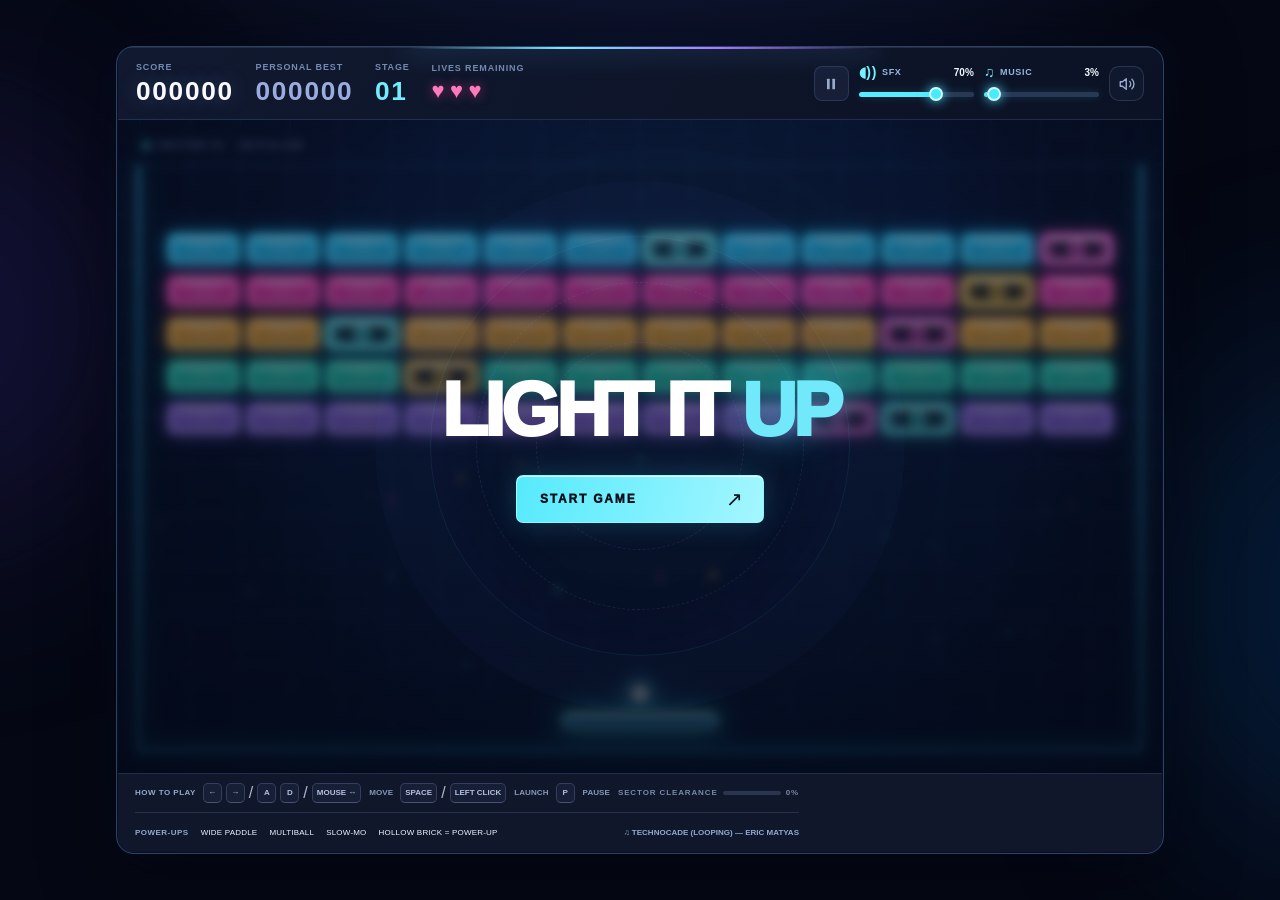
==== commit ce021c0f: "style(ui): replace W/M/S keycaps with tiny in-game lightning power-up orbs" ====
--- a/index.html
+++ b/index.html
@@ -76,10 +76,10 @@
         <div class="bottom-row bottom-row-meta">
           <div class="powerup-row compact-powerups" aria-label="Available power-ups">
             <span class="controls-title">POWER-UPS</span>
-            <span class="powerup-item"><b class="power wide">W</b> WIDE PADDLE</span>
-            <span class="powerup-item"><b class="power multi">M</b> MULTIBALL</span>
-            <span class="powerup-item"><b class="power slow">S</b> SLOW-MO</span>
-            <span class="powerup-item" title="Glowing hollow bricks contain a guaranteed power-up"><b class="power bonus">◇</b> HOLLOW BRICK = POWER-UP</span>
+            <span class="powerup-item"><span class="legend-orb wide" aria-hidden="true"><svg viewBox="0 0 40 40" focusable="false" aria-hidden="true"><circle class="orb-halo" cx="20" cy="20" r="17"/><circle class="orb-core" cx="20" cy="20" r="14"/><path class="orb-lightning" d="M23 7 12 19H18L15 32 29 16H22Z"/></svg></span> WIDE PADDLE</span>
+            <span class="powerup-item"><span class="legend-orb multi" aria-hidden="true"><svg viewBox="0 0 40 40" focusable="false" aria-hidden="true"><circle class="orb-halo" cx="20" cy="20" r="17"/><circle class="orb-core" cx="20" cy="20" r="14"/><path class="orb-lightning" d="M23 7 12 19H18L15 32 29 16H22Z"/></svg></span> MULTIBALL</span>
+            <span class="powerup-item"><span class="legend-orb slow" aria-hidden="true"><svg viewBox="0 0 40 40" focusable="false" aria-hidden="true"><circle class="orb-halo" cx="20" cy="20" r="17"/><circle class="orb-core" cx="20" cy="20" r="14"/><path class="orb-lightning" d="M23 7 12 19H18L15 32 29 16H22Z"/></svg></span> SLOW-MO</span>
+            <span class="powerup-item" title="Glowing hollow bricks contain a guaranteed power-up"><span class="legend-brick" aria-hidden="true"><svg viewBox="0 0 40 27" focusable="false"><rect x="2" y="3" width="36" height="21" rx="4"/><path d="M20 8 26 13.5 20 19 14 13.5Z"/><path class="brick-diamond-center" d="M20 11 23 13.5 20 16 17 13.5Z"/></svg></span> HOLLOW BRICK = POWER-UP</span>
           </div>
           <div class="music-credit-row compact-music" aria-label="Background music credit">
             <span class="music-credit">♫ TECHNOCADE (LOOPING) — ERIC MATYAS</span>
--- a/style.css
+++ b/style.css
@@ -501,3 +501,34 @@
   .app { height: auto; min-height: 100dvh; }
   .machine { width: min(100%, 850px); }
 }
+
+/* Keep the cockpit in one row on ordinary desktop/laptop game widths.
+   Previously the 1000px container breakpoint needlessly doubled HUD height. */
+@container (min-width: 800px) and (max-width: 1000px) {
+  .dashboard {
+    flex-wrap: nowrap;
+    min-height: 70px;
+    padding: 9px 13px;
+    gap: 12px;
+  }
+  .stats-group {
+    width: auto;
+    flex: 1 1 auto;
+    min-width: 0;
+    gap: clamp(9px, 1cqw, 16px);
+  }
+  .stats-group .stat strong { font-size: clamp(17px, 2cqw, 21px); }
+  .stats-group .stat-label { font-size: 7px; letter-spacing: .035em; }
+  .stats-group .lives { font-size: 18px; gap: 3px; }
+  .audio-toolbar {
+    flex: 0 0 auto;
+    width: auto;
+    justify-content: flex-end;
+    gap: 7px;
+  }
+  .audio-toolbar .pause-button,
+  .audio-toolbar .icon-button { width: 31px; height: 31px; }
+  .volume-control { width: clamp(80px, 10cqw, 103px); }
+  .volume-heading { font-size: 8px; }
+  .volume-control output { font-size: 9px; }
+}
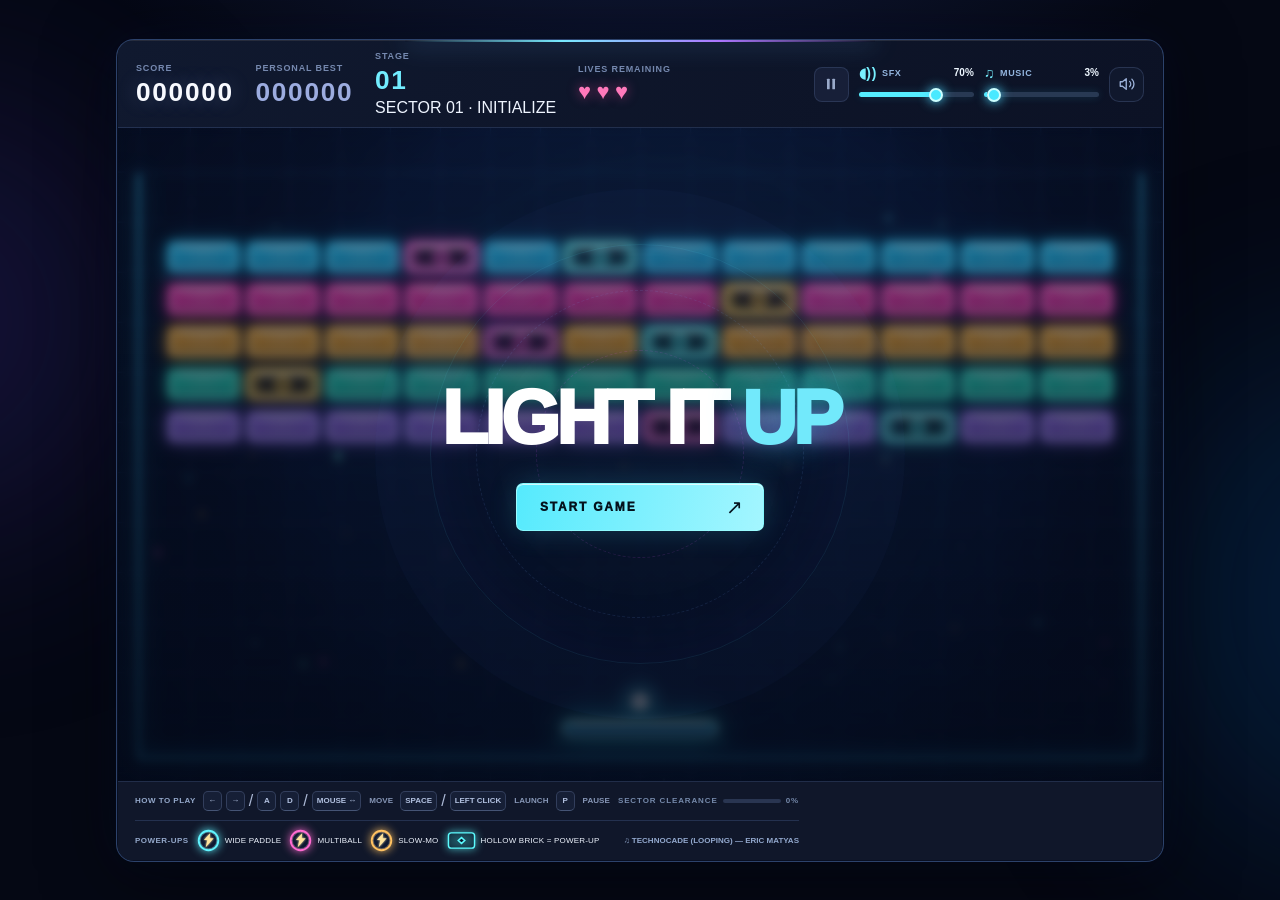
==== commit 162840c2: "refactor(ui): move sector status into top HUD beneath stage counter" ====
--- a/index.html
+++ b/index.html
@@ -19,7 +19,7 @@
         <div class="stats-group">
           <div class="stat stat-score"><span class="stat-label">SCORE</span><strong id="scoreValue" aria-live="polite">000000</strong></div>
           <div class="stat stat-best"><span class="stat-label">PERSONAL BEST</span><strong id="bestValue">000000</strong></div>
-          <div class="stat stat-level"><span class="stat-label">STAGE</span><strong id="levelValue">01</strong></div>
+          <div class="stat stat-level"><span class="stat-label">STAGE</span><strong id="levelValue">01</strong><span class="sector-label" id="stageTag">SECTOR 01 · INITIALIZE</span></div>
           <div class="stat stat-lives"><span class="stat-label">LIVES REMAINING</span><div id="livesValue" class="lives" aria-label="3 lives">♥ ♥ ♥</div></div>
         </div>
         <div class="audio-toolbar">
@@ -42,7 +42,7 @@
 
       <div class="playfield" id="playfield">
         <canvas id="gameCanvas" width="960" height="600" aria-label="Move paddle to bounce the ball and break the bricks"></canvas>
-        <div class="stage-tag" aria-hidden="true"><span class="stage-dot"></span><span id="stageTag">SECTOR 01 · INITIALIZE</span></div>
+        
         <div class="combo-pill" id="comboPill" aria-hidden="true"></div>
 
         <div class="overlay minimal-start" id="overlay">
--- a/style.css
+++ b/style.css
@@ -532,3 +532,66 @@
   .volume-heading { font-size: 8px; }
   .volume-control output { font-size: 9px; }
 }
+
+/* Power-up legend miniatures: exact lightning-orb motif from Canvas pickups */
+.compact-powerups .powerup-item {
+  display: inline-flex;
+  align-items: center;
+  gap: 5px;
+}
+.legend-orb {
+  --orb-color: #61f4ff;
+  display: inline-flex;
+  position: relative;
+  flex: 0 0 23px;
+  width: 23px;
+  height: 23px;
+  align-items: center;
+  justify-content: center;
+  vertical-align: middle;
+}
+.legend-orb.multi { --orb-color: #ff6bd1; }
+.legend-orb.slow { --orb-color: #ffc262; }
+.legend-orb svg {
+  display: block;
+  width: 100%;
+  height: 100%;
+  overflow: visible;
+  filter: drop-shadow(0 0 5px var(--orb-color));
+}
+.legend-orb .orb-halo {
+  fill: rgba(8, 16, 39, .2);
+  stroke: var(--orb-color);
+  stroke-width: 3.2;
+}
+.legend-orb .orb-core {
+  fill: #0e1932;
+  stroke: rgba(255,255,255,.36);
+  stroke-width: .7;
+}
+.legend-orb .orb-lightning {
+  fill: #ffe49d;
+  filter: drop-shadow(0 0 2px #ffe8a9);
+}
+.legend-brick {
+  width: 29px;
+  height: 21px;
+  display: inline-flex;
+  flex: 0 0 29px;
+  align-items: center;
+  justify-content: center;
+  vertical-align: middle;
+}
+.legend-brick svg { width: 100%; height: 100%; overflow: visible; filter: drop-shadow(0 0 4px #5cfcff); }
+.legend-brick rect { fill: rgba(4, 12, 31, .55); stroke: #5cfcff; stroke-width: 2; }
+.legend-brick path { fill: #5cfcff; }
+.legend-brick .brick-diamond-center { fill: #09162c; }
+@container (max-width: 1000px) {
+  .legend-orb { width: 20px; height: 20px; flex-basis: 20px; }
+  .legend-brick { width: 26px; height: 19px; flex-basis: 26px; }
+  .compact-powerups .powerup-item { gap: 3px; }
+}
+@container (max-width: 800px) {
+  .legend-orb { width: 19px; height: 19px; flex-basis: 19px; }
+  .legend-brick { width: 24px; height: 18px; flex-basis: 24px; }
+}
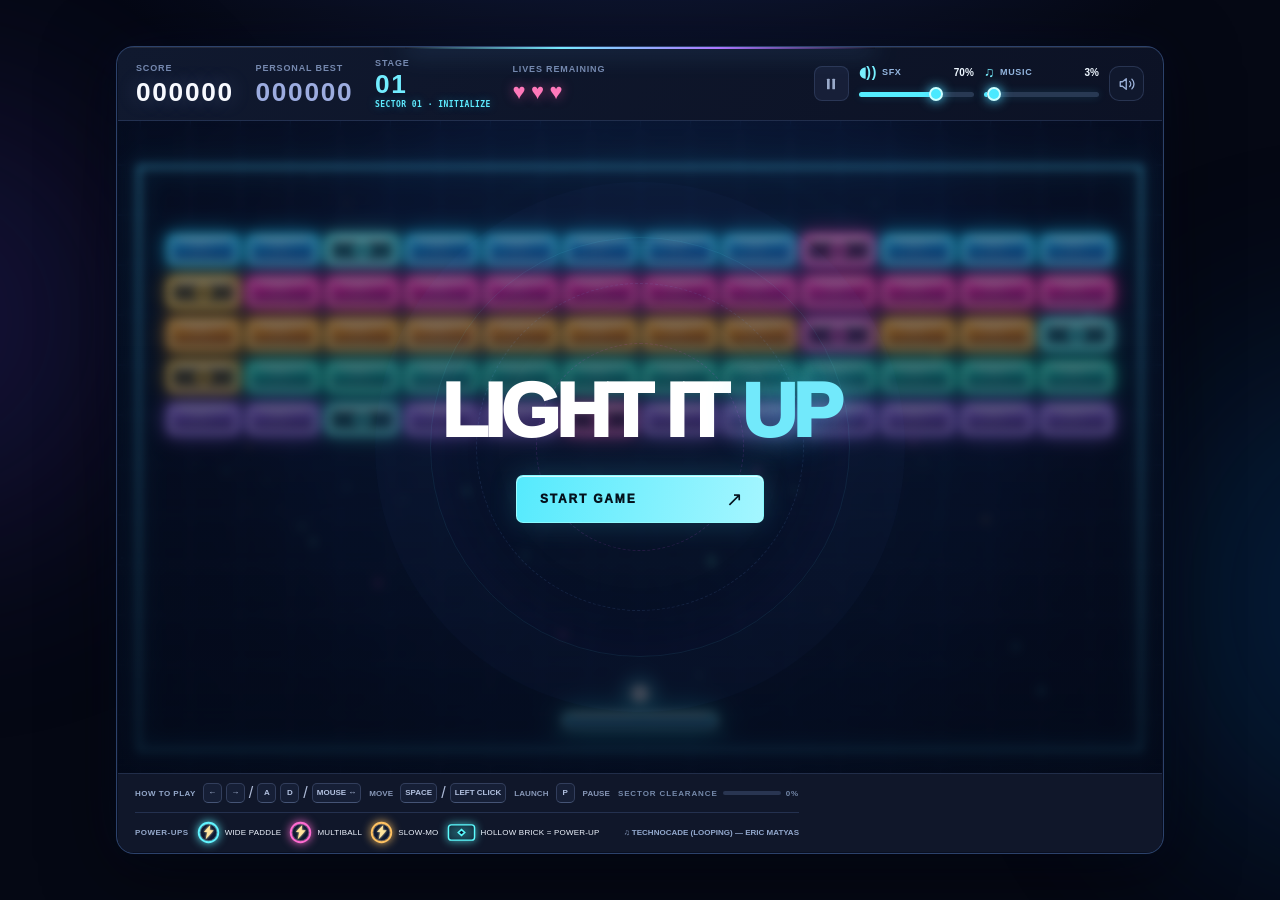
==== commit 3301a948: "fix(audio): correct OpenGameArt Technocade MP3 fallback file URL" ====
--- a/index.html
+++ b/index.html
@@ -91,7 +91,7 @@
 
   <audio id="musicTrack" loop preload="none">
     <source src="https://opengameart.org/sites/default/files/technocade.ogg" type="audio/ogg">
-    <source src="https://opengameart.org/sites/default/files/technocade.mp3" type="audio/mpeg">
+    <source src="https://opengameart.org/sites/default/files/technocade_0.mp3" type="audio/mpeg">
   </audio>
   <script src="game.js" defer></script>
 </body>
--- a/style.css
+++ b/style.css
@@ -595,3 +595,21 @@
   .legend-orb { width: 19px; height: 19px; flex-basis: 19px; }
   .legend-brick { width: 24px; height: 18px; flex-basis: 24px; }
 }
+
+/* Sector status now belongs to the stage block in the top HUD. */
+.stats-group .stat-level { align-items: flex-start; gap: 3px; }
+.sector-label {
+  display: block;
+  color: #5eebff;
+  font: 800 8px/1.2 "Space Mono", "Consolas", monospace;
+  letter-spacing: .055em;
+  white-space: nowrap;
+  text-shadow: 0 0 10px rgba(61,231,255,.37);
+}
+@container (max-width: 1000px) {
+  .sector-label { font-size: 7px; letter-spacing: 0; }
+}
+@container (max-width: 580px) {
+  .stats-group { gap: 8px; }
+  .sector-label { font-size: 6px; letter-spacing: -.03em; }
+}
